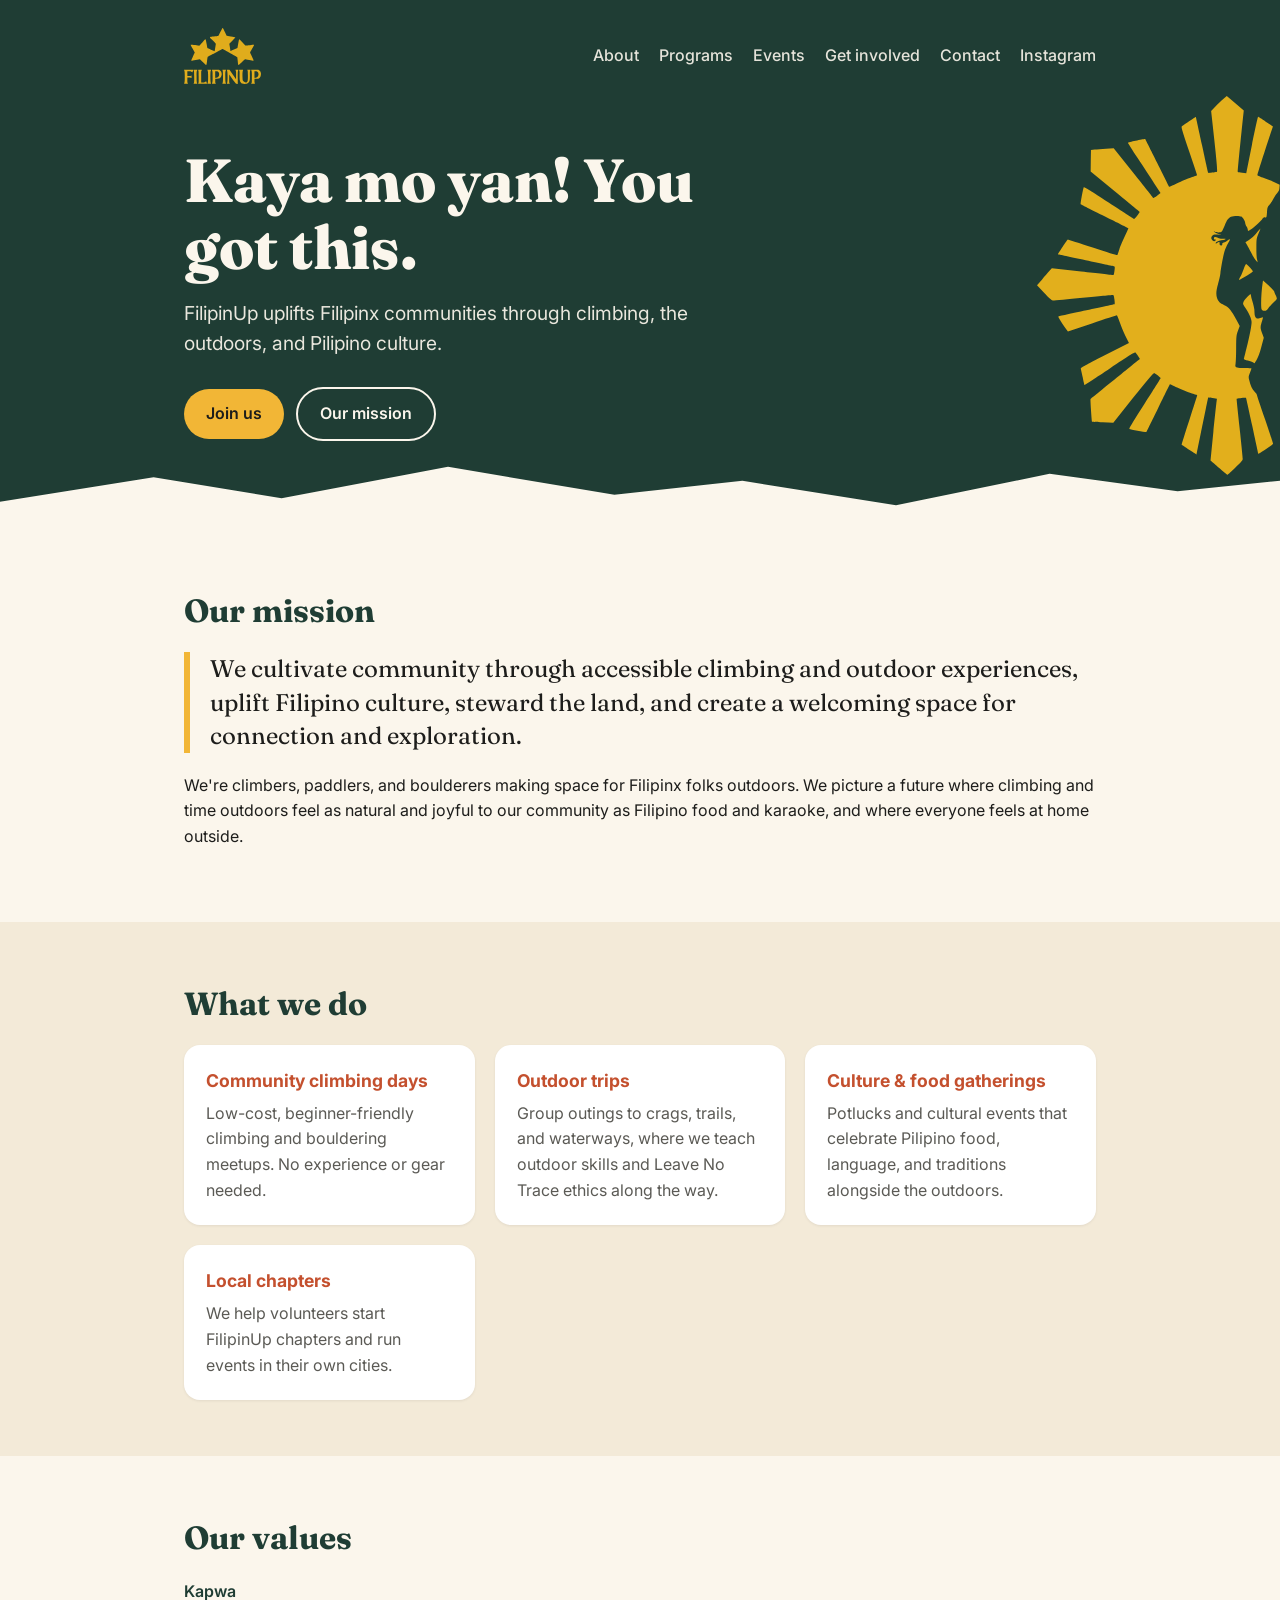
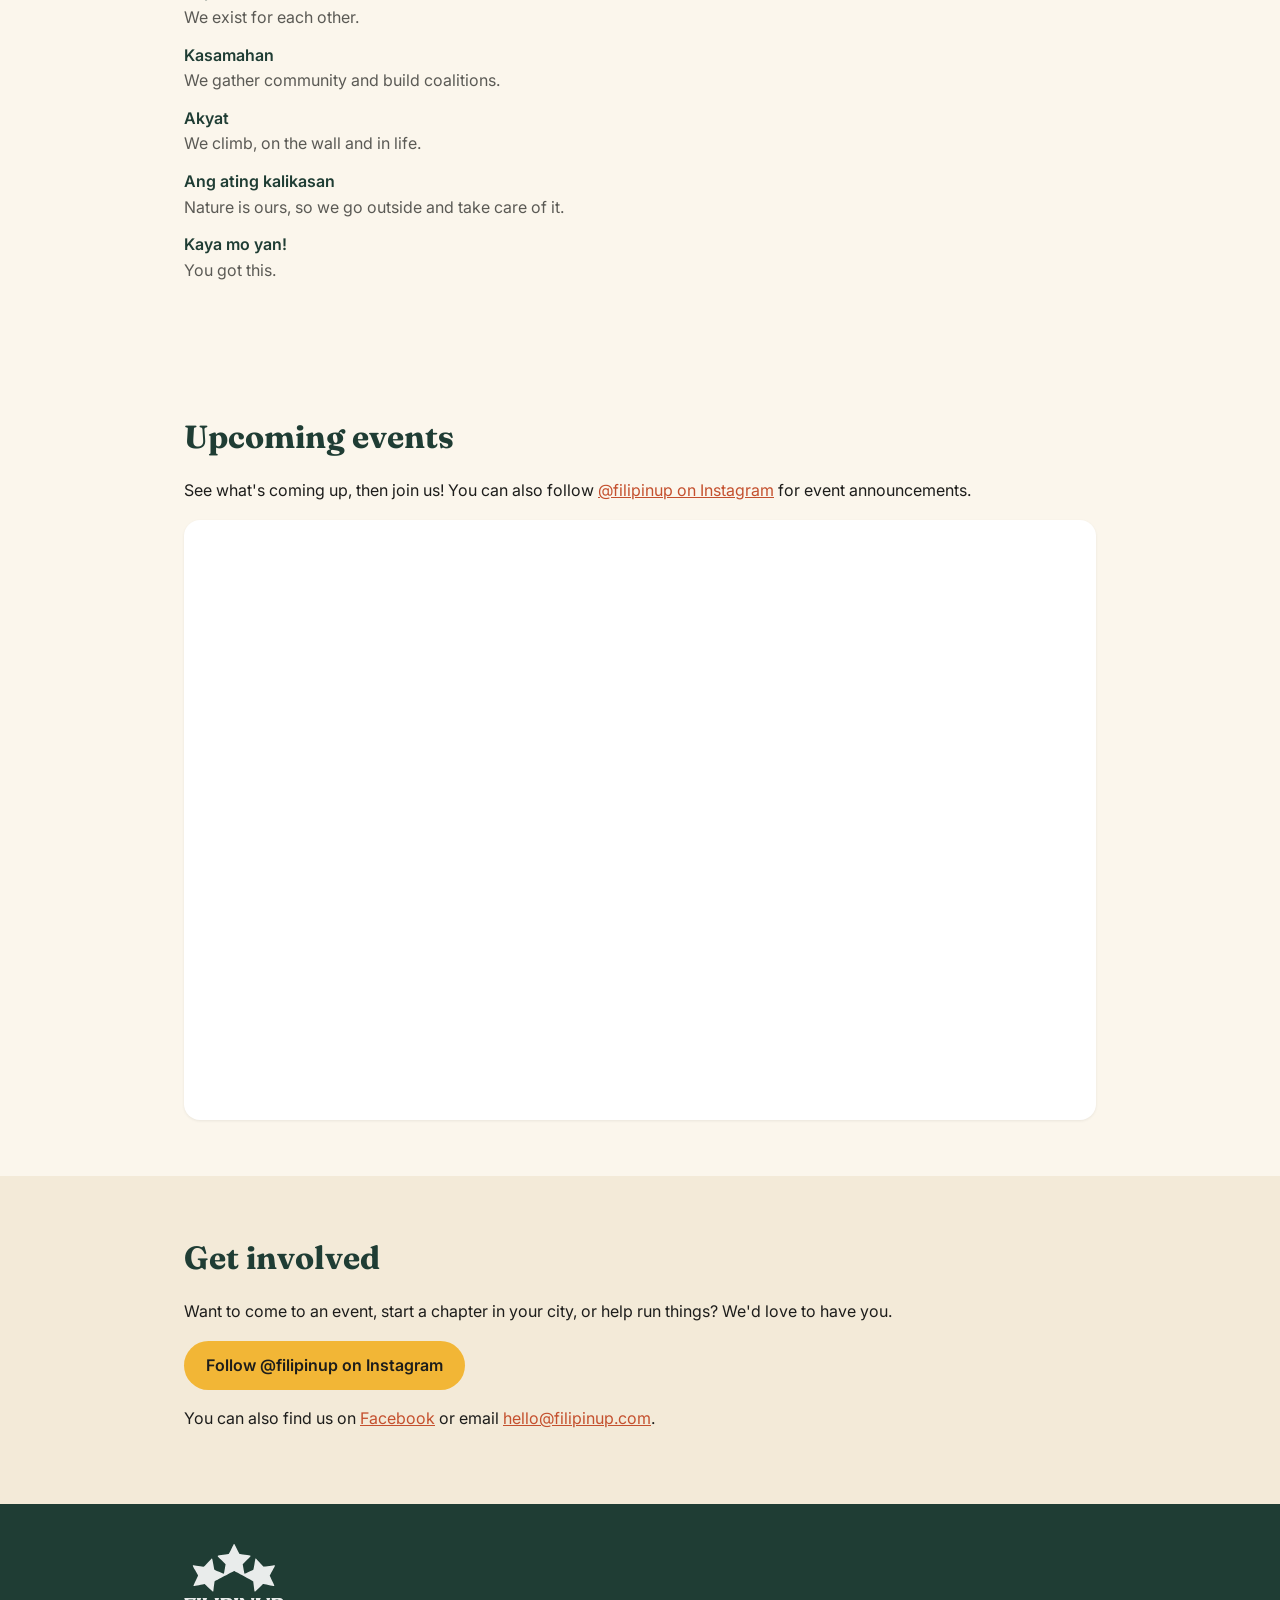
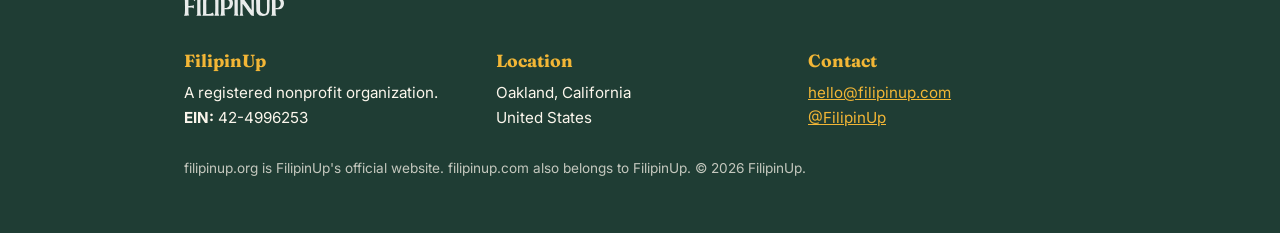
==== index.html @ f9ebf33a "Initial site" ====
<!DOCTYPE html>
<html lang="en">
<head>
<meta charset="utf-8">
<meta name="viewport" content="width=device-width, initial-scale=1">
<title>FilipinUp — Climbing, Outdoors &amp; Pilipino Culture</title>
<meta name="description" content="FilipinUp is a nonprofit cultivating community through accessible climbing and outdoor experiences, uplifting Filipino culture, and stewarding the land.">
<link rel="icon" href="assets/logo-gold.svg" type="image/svg+xml">
<link rel="preconnect" href="https://fonts.googleapis.com">
<link rel="preconnect" href="https://fonts.gstatic.com" crossorigin>
<link href="https://fonts.googleapis.com/css2?family=Fraunces:opsz,wght@9..144,600;9..144,800&family=Inter:wght@400;500;600&display=swap" rel="stylesheet">
<style>
  :root {
    --sun: #f2b636;
    --clay: #c4502e;
    --forest: #1f3d34;
    --cream: #fbf6ec;
    --ink: #1d1d1b;
    --muted: #5b5a55;
  }
  * { box-sizing: border-box; }
  body {
    margin: 0;
    font-family: "Inter", system-ui, sans-serif;
    color: var(--ink);
    background: var(--cream);
    line-height: 1.6;
  }
  a { color: var(--clay); }
  .wrap { max-width: 960px; margin: 0 auto; padding: 0 24px; }

  header.hero {
    background: var(--forest);
    color: var(--cream);
    padding: 28px 0 88px;
    position: relative;
    overflow: hidden;
  }
  header.hero::after {
    /* simple mountain ridge */
    content: "";
    position: absolute; left: 0; right: 0; bottom: -1px; height: 70px;
    background: var(--cream);
    clip-path: polygon(0 100%, 0 60%, 12% 25%, 22% 55%, 35% 10%, 48% 50%, 58% 30%, 70% 65%, 82% 20%, 92% 45%, 100% 30%, 100% 100%);
  }
  nav { display: flex; justify-content: space-between; align-items: center; gap: 16px; flex-wrap: wrap; }
  .logo { display: block; line-height: 0; }
  .logo img { height: 56px; width: auto; }
  .hero-art {
    position: absolute; right: 0; top: 96px; height: calc(100% - 150px);
    width: auto; opacity: .95; pointer-events: none;
  }
  @media (max-width: 1100px) { .hero-art { opacity: .45; } }
  .hero .wrap { position: relative; z-index: 1; }
  @media (max-width: 760px) { .hero-art { height: 60%; opacity: .25; } }
  .footer-logo { height: 72px; width: auto; filter: invert(1); opacity: .9; margin-bottom: 24px; }
  nav ul { list-style: none; display: flex; gap: 20px; margin: 0; padding: 0; flex-wrap: wrap; }
  nav a { color: var(--cream); text-decoration: none; font-weight: 500; opacity: .9; }
  nav a:hover { opacity: 1; text-decoration: underline; }
  .hero h1 {
    font-family: "Fraunces", serif; font-weight: 800;
    font-size: clamp(2.2rem, 6vw, 3.8rem); line-height: 1.1;
    margin: 64px 0 16px; max-width: 14ch;
  }
  .hero p.lead { font-size: 1.2rem; max-width: 46ch; opacity: .92; margin: 0 0 28px; }
  .btn {
    display: inline-block; background: var(--sun); color: var(--ink);
    padding: 12px 22px; border-radius: 999px; font-weight: 600; text-decoration: none;
  }
  .btn.ghost { background: transparent; color: var(--cream); border: 2px solid var(--cream); margin-left: 8px; }

  section { padding: 56px 0; }
  h2 { font-family: "Fraunces", serif; font-size: 2rem; margin: 0 0 16px; color: var(--forest); }
  .mission {
    font-family: "Fraunces", serif; font-size: 1.5rem; line-height: 1.4;
    border-left: 6px solid var(--sun); padding-left: 20px; margin: 0 0 20px;
  }
  .grid { display: grid; grid-template-columns: repeat(auto-fit, minmax(220px, 1fr)); gap: 20px; }
  .card { background: #fff; border-radius: 16px; padding: 22px; box-shadow: 0 1px 3px rgba(0,0,0,.07); }
  .card h3 { margin: 0 0 6px; font-size: 1.1rem; color: var(--clay); }
  .card p { margin: 0; color: var(--muted); }
  .values dt { font-weight: 600; color: var(--forest); }
  .values dd { margin: 0 0 12px; color: var(--muted); }
  .alt { background: #f3ead8; }
  .calendar { position: relative; width: 100%; height: 600px; border-radius: 16px; overflow: hidden; background: #fff; box-shadow: 0 1px 3px rgba(0,0,0,.07); }
  .calendar iframe { position: absolute; inset: 0; width: 100%; height: 100%; border: 0; }
  @media (max-width: 600px) { .calendar { height: 480px; } }

  footer { background: var(--forest); color: var(--cream); padding: 40px 0; font-size: .95rem; }
  footer a { color: var(--sun); }
  .org-details { display: grid; grid-template-columns: repeat(auto-fit, minmax(240px, 1fr)); gap: 24px; }
  .org-details h4 { margin: 0 0 6px; font-family: "Fraunces", serif; font-size: 1.1rem; color: var(--sun); }
  .org-details p { margin: 0; }
  .fine { margin-top: 28px; opacity: .75; font-size: .85rem; }
</style>
</head>
<body>

<header class="hero">
  <img class="hero-art" src="assets/sun-climber.svg" alt="" aria-hidden="true">
  <div class="wrap">
    <nav>
      <a class="logo" href="#"><img src="assets/logo-gold.svg" alt="FilipinUp"></a>
      <ul>
        <li><a href="#about">About</a></li>
        <li><a href="#programs">Programs</a></li>
        <li><a href="#events">Events</a></li>
        <li><a href="#get-involved">Get involved</a></li>
        <li><a href="#contact">Contact</a></li>
        <li><a href="https://instagram.com/filipinup">Instagram</a></li>
      </ul>
    </nav>
    <h1>Kaya mo yan! You got this.</h1>
    <p class="lead">FilipinUp uplifts Filipinx communities through climbing, the outdoors, and Pilipino culture.</p>
    <a class="btn" href="#get-involved">Join us</a>
    <a class="btn ghost" href="#about">Our mission</a>
  </div>
</header>

<main>
  <section id="about">
    <div class="wrap">
      <h2>Our mission</h2>
      <p class="mission">We cultivate community through accessible climbing and outdoor experiences, uplift Filipino culture, steward the land, and create a welcoming space for connection and exploration.</p>
      <p>We're climbers, paddlers, and boulderers making space for Filipinx folks outdoors. We picture a future where climbing and time outdoors feel as natural and joyful to our community as Filipino food and karaoke, and where everyone feels at home outside.</p>
    </div>
  </section>

  <section id="programs" class="alt">
    <div class="wrap">
      <h2>What we do</h2>
      <div class="grid">
        <div class="card">
          <h3>Community climbing days</h3>
          <p>Low-cost, beginner-friendly climbing and bouldering meetups. No experience or gear needed.</p>
        </div>
        <div class="card">
          <h3>Outdoor trips</h3>
          <p>Group outings to crags, trails, and waterways, where we teach outdoor skills and Leave No Trace ethics along the way.</p>
        </div>
        <div class="card">
          <h3>Culture &amp; food gatherings</h3>
          <p>Potlucks and cultural events that celebrate Pilipino food, language, and traditions alongside the outdoors.</p>
        </div>
        <div class="card">
          <h3>Local chapters</h3>
          <p>We help volunteers start FilipinUp chapters and run events in their own cities.</p>
        </div>
      </div>
    </div>
  </section>

  <section id="values">
    <div class="wrap">
      <h2>Our values</h2>
      <dl class="values">
        <dt>Kapwa</dt><dd>We exist for each other.</dd>
        <dt>Kasamahan</dt><dd>We gather community and build coalitions.</dd>
        <dt>Akyat</dt><dd>We climb, on the wall and in life.</dd>
        <dt>Ang ating kalikasan</dt><dd>Nature is ours, so we go outside and take care of it.</dd>
        <dt>Kaya mo yan!</dt><dd>You got this.</dd>
      </dl>
    </div>
  </section>

  <section id="events">
    <div class="wrap">
      <h2>Upcoming events</h2>
      <p>See what's coming up, then join us! You can also follow <a href="https://instagram.com/filipinup">@filipinup on Instagram</a> for event announcements.</p>
      <div class="calendar">
        <iframe src="https://calendar.google.com/calendar/embed?src=bea7bd43e366b3ca86edc0972032836f7ee59aa400a32a06474ba0673a5104a5%40group.calendar.google.com&amp;ctz=America%2FLos_Angeles" title="FilipinUp events calendar" loading="lazy"></iframe>
      </div>
    </div>
  </section>

  <section id="get-involved" class="alt">
    <div class="wrap">
      <h2>Get involved</h2>
      <p>Want to come to an event, start a chapter in your city, or help run things? We'd love to have you.</p>
      <p>
        <a class="btn" href="https://instagram.com/filipinup">Follow @filipinup on Instagram</a>
      </p>
      <p>You can also find us on <a href="https://www.facebook.com/FilipinUp/">Facebook</a> or email <a href="mailto:hello@filipinup.com">hello@filipinup.com</a>.</p>
    </div>
  </section>
</main>

<footer id="contact">
  <div class="wrap">
    <img class="footer-logo" src="assets/logo-black.svg" alt="FilipinUp">
    <div class="org-details">
      <div>
        <h4>FilipinUp</h4>
        <p>A registered nonprofit organization.<br>
        <strong>EIN:</strong> 42-4996253</p>
      </div>
      <div>
        <h4>Location</h4>
        <p>Oakland, California<br>United States</p>
      </div>
      <div>
        <h4>Contact</h4>
        <p><a href="mailto:hello@filipinup.com">hello@filipinup.com</a><br>
        <a href="https://instagram.com/filipinup">@FilipinUp</a></p>
      </div>
    </div>
    <p class="fine">filipinup.org is FilipinUp's official website. filipinup.com also belongs to FilipinUp. &copy; <span id="yr">2026</span> FilipinUp.</p>
  </div>
</footer>
<script>try{document.getElementById('yr').textContent=new Date().getFullYear()}catch(e){}</script>
</body>
</html>
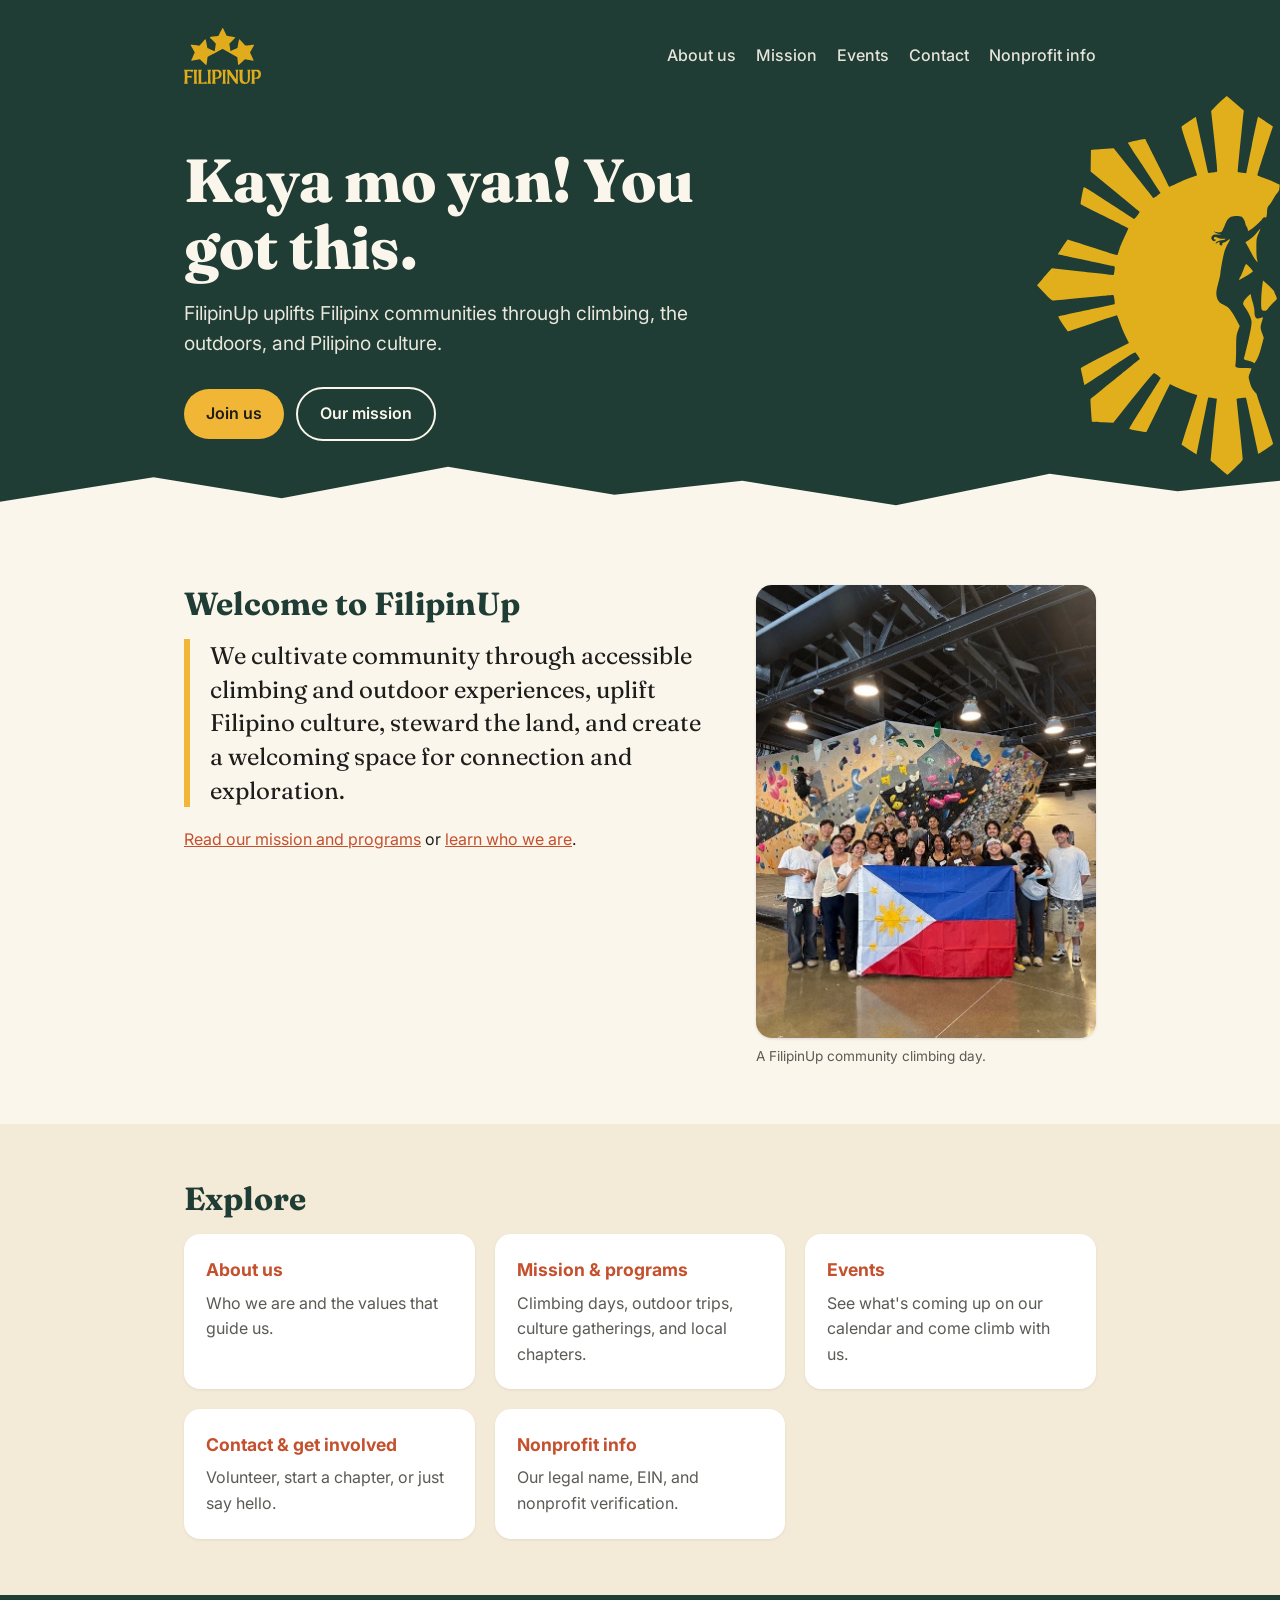
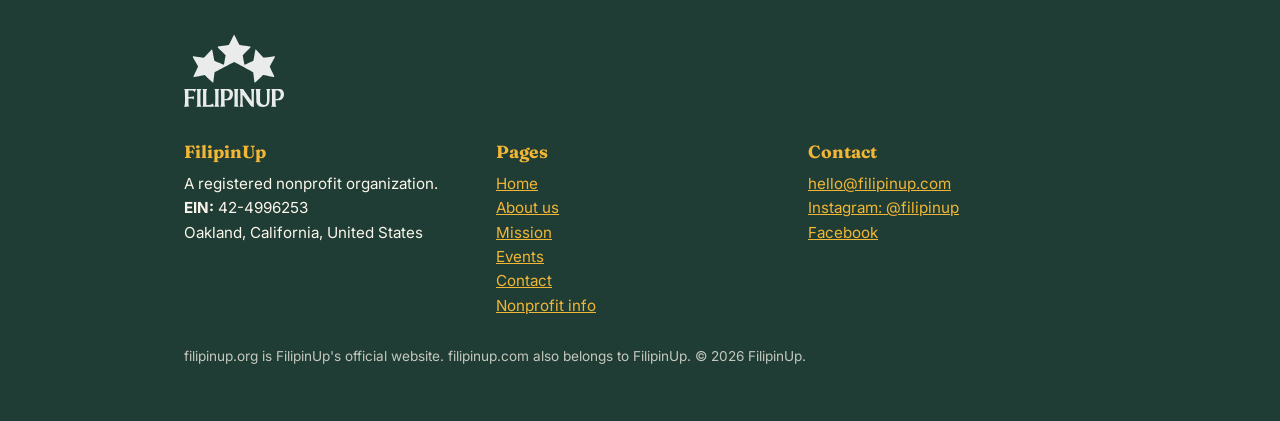
==== commit a024c8df: "Split site into separate pages and add photos Adds About us, Mission, Events, Contact and Nonprofit " ====
--- a/index.html
+++ b/index.html
@@ -9,90 +9,7 @@
 <link rel="preconnect" href="https://fonts.googleapis.com">
 <link rel="preconnect" href="https://fonts.gstatic.com" crossorigin>
 <link href="https://fonts.googleapis.com/css2?family=Fraunces:opsz,wght@9..144,600;9..144,800&family=Inter:wght@400;500;600&display=swap" rel="stylesheet">
-<style>
-  :root {
-    --sun: #f2b636;
-    --clay: #c4502e;
-    --forest: #1f3d34;
-    --cream: #fbf6ec;
-    --ink: #1d1d1b;
-    --muted: #5b5a55;
-  }
-  * { box-sizing: border-box; }
-  body {
-    margin: 0;
-    font-family: "Inter", system-ui, sans-serif;
-    color: var(--ink);
-    background: var(--cream);
-    line-height: 1.6;
-  }
-  a { color: var(--clay); }
-  .wrap { max-width: 960px; margin: 0 auto; padding: 0 24px; }
-
-  header.hero {
-    background: var(--forest);
-    color: var(--cream);
-    padding: 28px 0 88px;
-    position: relative;
-    overflow: hidden;
-  }
-  header.hero::after {
-    /* simple mountain ridge */
-    content: "";
-    position: absolute; left: 0; right: 0; bottom: -1px; height: 70px;
-    background: var(--cream);
-    clip-path: polygon(0 100%, 0 60%, 12% 25%, 22% 55%, 35% 10%, 48% 50%, 58% 30%, 70% 65%, 82% 20%, 92% 45%, 100% 30%, 100% 100%);
-  }
-  nav { display: flex; justify-content: space-between; align-items: center; gap: 16px; flex-wrap: wrap; }
-  .logo { display: block; line-height: 0; }
-  .logo img { height: 56px; width: auto; }
-  .hero-art {
-    position: absolute; right: 0; top: 96px; height: calc(100% - 150px);
-    width: auto; opacity: .95; pointer-events: none;
-  }
-  @media (max-width: 1100px) { .hero-art { opacity: .45; } }
-  .hero .wrap { position: relative; z-index: 1; }
-  @media (max-width: 760px) { .hero-art { height: 60%; opacity: .25; } }
-  .footer-logo { height: 72px; width: auto; filter: invert(1); opacity: .9; margin-bottom: 24px; }
-  nav ul { list-style: none; display: flex; gap: 20px; margin: 0; padding: 0; flex-wrap: wrap; }
-  nav a { color: var(--cream); text-decoration: none; font-weight: 500; opacity: .9; }
-  nav a:hover { opacity: 1; text-decoration: underline; }
-  .hero h1 {
-    font-family: "Fraunces", serif; font-weight: 800;
-    font-size: clamp(2.2rem, 6vw, 3.8rem); line-height: 1.1;
-    margin: 64px 0 16px; max-width: 14ch;
-  }
-  .hero p.lead { font-size: 1.2rem; max-width: 46ch; opacity: .92; margin: 0 0 28px; }
-  .btn {
-    display: inline-block; background: var(--sun); color: var(--ink);
-    padding: 12px 22px; border-radius: 999px; font-weight: 600; text-decoration: none;
-  }
-  .btn.ghost { background: transparent; color: var(--cream); border: 2px solid var(--cream); margin-left: 8px; }
-
-  section { padding: 56px 0; }
-  h2 { font-family: "Fraunces", serif; font-size: 2rem; margin: 0 0 16px; color: var(--forest); }
-  .mission {
-    font-family: "Fraunces", serif; font-size: 1.5rem; line-height: 1.4;
-    border-left: 6px solid var(--sun); padding-left: 20px; margin: 0 0 20px;
-  }
-  .grid { display: grid; grid-template-columns: repeat(auto-fit, minmax(220px, 1fr)); gap: 20px; }
-  .card { background: #fff; border-radius: 16px; padding: 22px; box-shadow: 0 1px 3px rgba(0,0,0,.07); }
-  .card h3 { margin: 0 0 6px; font-size: 1.1rem; color: var(--clay); }
-  .card p { margin: 0; color: var(--muted); }
-  .values dt { font-weight: 600; color: var(--forest); }
-  .values dd { margin: 0 0 12px; color: var(--muted); }
-  .alt { background: #f3ead8; }
-  .calendar { position: relative; width: 100%; height: 600px; border-radius: 16px; overflow: hidden; background: #fff; box-shadow: 0 1px 3px rgba(0,0,0,.07); }
-  .calendar iframe { position: absolute; inset: 0; width: 100%; height: 100%; border: 0; }
-  @media (max-width: 600px) { .calendar { height: 480px; } }
-
-  footer { background: var(--forest); color: var(--cream); padding: 40px 0; font-size: .95rem; }
-  footer a { color: var(--sun); }
-  .org-details { display: grid; grid-template-columns: repeat(auto-fit, minmax(240px, 1fr)); gap: 24px; }
-  .org-details h4 { margin: 0 0 6px; font-family: "Fraunces", serif; font-size: 1.1rem; color: var(--sun); }
-  .org-details p { margin: 0; }
-  .fine { margin-top: 28px; opacity: .75; font-size: .85rem; }
-</style>
+<link rel="stylesheet" href="assets/site.css">
 </head>
 <body>
 
@@ -100,108 +17,92 @@
   <img class="hero-art" src="assets/sun-climber.svg" alt="" aria-hidden="true">
   <div class="wrap">
     <nav>
-      <a class="logo" href="#"><img src="assets/logo-gold.svg" alt="FilipinUp"></a>
+      <a class="logo" href="index.html"><img src="assets/logo-gold.svg" alt="FilipinUp home"></a>
       <ul>
-        <li><a href="#about">About</a></li>
-        <li><a href="#programs">Programs</a></li>
-        <li><a href="#events">Events</a></li>
-        <li><a href="#get-involved">Get involved</a></li>
-        <li><a href="#contact">Contact</a></li>
-        <li><a href="https://instagram.com/filipinup">Instagram</a></li>
+        <li><a href="about.html">About us</a></li>
+        <li><a href="mission.html">Mission</a></li>
+        <li><a href="events.html">Events</a></li>
+        <li><a href="contact.html">Contact</a></li>
+        <li><a href="nonprofit.html">Nonprofit info</a></li>
       </ul>
     </nav>
     <h1>Kaya mo yan! You got this.</h1>
     <p class="lead">FilipinUp uplifts Filipinx communities through climbing, the outdoors, and Pilipino culture.</p>
-    <a class="btn" href="#get-involved">Join us</a>
-    <a class="btn ghost" href="#about">Our mission</a>
+    <a class="btn" href="contact.html#get-involved">Join us</a>
+    <a class="btn ghost" href="mission.html">Our mission</a>
   </div>
 </header>
 
 <main>
-  <section id="about">
-    <div class="wrap">
-      <h2>Our mission</h2>
-      <p class="mission">We cultivate community through accessible climbing and outdoor experiences, uplift Filipino culture, steward the land, and create a welcoming space for connection and exploration.</p>
-      <p>We're climbers, paddlers, and boulderers making space for Filipinx folks outdoors. We picture a future where climbing and time outdoors feel as natural and joyful to our community as Filipino food and karaoke, and where everyone feels at home outside.</p>
+  <section>
+    <div class="wrap split">
+      <div>
+        <h2>Welcome to FilipinUp</h2>
+        <p class="mission">We cultivate community through accessible climbing and outdoor experiences, uplift Filipino culture, steward the land, and create a welcoming space for connection and exploration.</p>
+        <p><a href="mission.html">Read our mission and programs</a> or <a href="about.html">learn who we are</a>.</p>
+      </div>
+      <figure class="photo">
+        <img src="assets/photos/group-climb.webp" width="683" height="911" alt="A group of FilipinUp climbers smiling in front of a bouldering wall, holding a Philippine flag">
+        <figcaption>A FilipinUp community climbing day.</figcaption>
+      </figure>
     </div>
   </section>
 
-  <section id="programs" class="alt">
+  <section class="alt">
     <div class="wrap">
-      <h2>What we do</h2>
+      <h2>Explore</h2>
       <div class="grid">
-        <div class="card">
-          <h3>Community climbing days</h3>
-          <p>Low-cost, beginner-friendly climbing and bouldering meetups. No experience or gear needed.</p>
-        </div>
-        <div class="card">
-          <h3>Outdoor trips</h3>
-          <p>Group outings to crags, trails, and waterways, where we teach outdoor skills and Leave No Trace ethics along the way.</p>
-        </div>
-        <div class="card">
-          <h3>Culture &amp; food gatherings</h3>
-          <p>Potlucks and cultural events that celebrate Pilipino food, language, and traditions alongside the outdoors.</p>
-        </div>
-        <div class="card">
-          <h3>Local chapters</h3>
-          <p>We help volunteers start FilipinUp chapters and run events in their own cities.</p>
-        </div>
+        <a class="card" href="about.html">
+          <h3>About us</h3>
+          <p>Who we are and the values that guide us.</p>
+        </a>
+        <a class="card" href="mission.html">
+          <h3>Mission &amp; programs</h3>
+          <p>Climbing days, outdoor trips, culture gatherings, and local chapters.</p>
+        </a>
+        <a class="card" href="events.html">
+          <h3>Events</h3>
+          <p>See what's coming up on our calendar and come climb with us.</p>
+        </a>
+        <a class="card" href="contact.html">
+          <h3>Contact &amp; get involved</h3>
+          <p>Volunteer, start a chapter, or just say hello.</p>
+        </a>
+        <a class="card" href="nonprofit.html">
+          <h3>Nonprofit info</h3>
+          <p>Our legal name, EIN, and nonprofit verification.</p>
+        </a>
       </div>
-    </div>
-  </section>
-
-  <section id="values">
-    <div class="wrap">
-      <h2>Our values</h2>
-      <dl class="values">
-        <dt>Kapwa</dt><dd>We exist for each other.</dd>
-        <dt>Kasamahan</dt><dd>We gather community and build coalitions.</dd>
-        <dt>Akyat</dt><dd>We climb, on the wall and in life.</dd>
-        <dt>Ang ating kalikasan</dt><dd>Nature is ours, so we go outside and take care of it.</dd>
-        <dt>Kaya mo yan!</dt><dd>You got this.</dd>
-      </dl>
-    </div>
-  </section>
-
-  <section id="events">
-    <div class="wrap">
-      <h2>Upcoming events</h2>
-      <p>See what's coming up, then join us! You can also follow <a href="https://instagram.com/filipinup">@filipinup on Instagram</a> for event announcements.</p>
-      <div class="calendar">
-        <iframe src="https://calendar.google.com/calendar/embed?src=bea7bd43e366b3ca86edc0972032836f7ee59aa400a32a06474ba0673a5104a5%40group.calendar.google.com&amp;ctz=America%2FLos_Angeles" title="FilipinUp events calendar" loading="lazy"></iframe>
-      </div>
-    </div>
-  </section>
-
-  <section id="get-involved" class="alt">
-    <div class="wrap">
-      <h2>Get involved</h2>
-      <p>Want to come to an event, start a chapter in your city, or help run things? We'd love to have you.</p>
-      <p>
-        <a class="btn" href="https://instagram.com/filipinup">Follow @filipinup on Instagram</a>
-      </p>
-      <p>You can also find us on <a href="https://www.facebook.com/FilipinUp/">Facebook</a> or email <a href="mailto:hello@filipinup.com">hello@filipinup.com</a>.</p>
     </div>
   </section>
 </main>
 
-<footer id="contact">
+<footer>
   <div class="wrap">
     <img class="footer-logo" src="assets/logo-black.svg" alt="FilipinUp">
     <div class="org-details">
       <div>
         <h4>FilipinUp</h4>
         <p>A registered nonprofit organization.<br>
-        <strong>EIN:</strong> 42-4996253</p>
+        <strong>EIN:</strong> 42-4996253<br>
+        Oakland, California, United States</p>
       </div>
       <div>
-        <h4>Location</h4>
-        <p>Oakland, California<br>United States</p>
+        <h4>Pages</h4>
+        <ul>
+          <li><a href="index.html">Home</a></li>
+          <li><a href="about.html">About us</a></li>
+          <li><a href="mission.html">Mission</a></li>
+          <li><a href="events.html">Events</a></li>
+          <li><a href="contact.html">Contact</a></li>
+          <li><a href="nonprofit.html">Nonprofit info</a></li>
+        </ul>
       </div>
       <div>
         <h4>Contact</h4>
         <p><a href="mailto:hello@filipinup.com">hello@filipinup.com</a><br>
-        <a href="https://instagram.com/filipinup">@FilipinUp</a></p>
+        <a href="https://instagram.com/filipinup">Instagram: @filipinup</a><br>
+        <a href="https://www.facebook.com/FilipinUp/">Facebook</a></p>
       </div>
     </div>
     <p class="fine">filipinup.org is FilipinUp's official website. filipinup.com also belongs to FilipinUp. &copy; <span id="yr">2026</span> FilipinUp.</p>
--- a/assets/site.css
+++ b/assets/site.css
@@ -0,0 +1,111 @@
+:root {
+  --sun: #f2b636;
+  --clay: #c4502e;
+  --forest: #1f3d34;
+  --cream: #fbf6ec;
+  --ink: #1d1d1b;
+  --muted: #5b5a55;
+}
+* { box-sizing: border-box; }
+body {
+  margin: 0;
+  font-family: "Inter", system-ui, sans-serif;
+  color: var(--ink);
+  background: var(--cream);
+  line-height: 1.6;
+}
+a { color: var(--clay); }
+.wrap { max-width: 960px; margin: 0 auto; padding: 0 24px; }
+@media (max-width: 480px) { .wrap { padding: 0 16px; } }
+
+/* Header (shared by every page) */
+header.hero {
+  background: var(--forest);
+  color: var(--cream);
+  padding: 28px 0 88px;
+  position: relative;
+  overflow: hidden;
+}
+header.hero::after {
+  /* simple mountain ridge */
+  content: "";
+  position: absolute; left: 0; right: 0; bottom: -1px; height: 70px;
+  background: var(--cream);
+  clip-path: polygon(0 100%, 0 60%, 12% 25%, 22% 55%, 35% 10%, 48% 50%, 58% 30%, 70% 65%, 82% 20%, 92% 45%, 100% 30%, 100% 100%);
+}
+header.hero.page { padding-bottom: 76px; }
+header.hero.page::after { height: 50px; }
+nav { display: flex; justify-content: space-between; align-items: center; gap: 16px; flex-wrap: wrap; }
+.logo { display: block; line-height: 0; }
+.logo img { height: 56px; width: auto; }
+.hero-art {
+  position: absolute; right: 0; top: 96px; height: calc(100% - 150px);
+  width: auto; opacity: .95; pointer-events: none;
+}
+@media (max-width: 1100px) { .hero-art { opacity: .45; } }
+.hero .wrap { position: relative; z-index: 1; }
+@media (max-width: 760px) { .hero-art { height: 60%; opacity: .25; } }
+nav ul { list-style: none; display: flex; gap: 6px 20px; margin: 0; padding: 0; flex-wrap: wrap; }
+nav a { color: var(--cream); text-decoration: none; font-weight: 500; opacity: .9; }
+nav a:hover { opacity: 1; text-decoration: underline; }
+nav a[aria-current="page"] { opacity: 1; color: var(--sun); }
+.hero h1 {
+  font-family: "Fraunces", serif; font-weight: 800;
+  font-size: clamp(2.2rem, 6vw, 3.8rem); line-height: 1.1;
+  margin: 64px 0 16px; max-width: 14ch;
+}
+.hero.page h1 { font-size: clamp(2rem, 5vw, 3rem); margin: 48px 0 10px; max-width: none; }
+.hero p.lead { font-size: 1.2rem; max-width: 46ch; opacity: .92; margin: 0 0 28px; }
+.hero.page p.lead { margin-bottom: 0; }
+.btn {
+  display: inline-block; background: var(--sun); color: var(--ink);
+  padding: 12px 22px; border-radius: 999px; font-weight: 600; text-decoration: none;
+}
+.btn.ghost { background: transparent; color: var(--cream); border: 2px solid var(--cream); margin-left: 8px; }
+.btn.outline { background: transparent; color: var(--forest); border: 2px solid var(--forest); }
+
+/* Content */
+section { padding: 56px 0; }
+h2 { font-family: "Fraunces", serif; font-size: 2rem; margin: 0 0 16px; color: var(--forest); line-height: 1.2; }
+.mission {
+  font-family: "Fraunces", serif; font-size: 1.5rem; line-height: 1.4;
+  border-left: 6px solid var(--sun); padding-left: 20px; margin: 0 0 20px;
+}
+.prose { max-width: 68ch; }
+.wrap.prose { max-width: 960px; }
+.wrap.prose > * { max-width: 68ch; }
+.split { display: grid; grid-template-columns: 1fr 340px; gap: 40px; align-items: start; }
+.split .photo { margin: 0; }
+.split .photo img { display: block; width: 100%; height: auto; border-radius: 16px; box-shadow: 0 1px 3px rgba(0,0,0,.12); }
+.split .photo figcaption { margin-top: 8px; font-size: .85rem; color: var(--muted); }
+@media (max-width: 760px) { .split { grid-template-columns: 1fr; gap: 24px; } .split .photo { max-width: 420px; } }
+.grid { display: grid; grid-template-columns: repeat(auto-fit, minmax(220px, 1fr)); gap: 20px; }
+.card { background: #fff; border-radius: 16px; padding: 22px; box-shadow: 0 1px 3px rgba(0,0,0,.07); }
+.card h3 { margin: 0 0 6px; font-size: 1.1rem; color: var(--clay); }
+.card p { margin: 0; color: var(--muted); }
+.card p + p { margin-top: 8px; }
+a.card { text-decoration: none; color: inherit; display: block; }
+a.card:hover h3 { text-decoration: underline; }
+.values dt { font-weight: 600; color: var(--forest); }
+.values dd { margin: 0 0 12px; color: var(--muted); }
+.alt { background: #f3ead8; }
+.calendar { position: relative; width: 100%; height: 600px; border-radius: 16px; overflow: hidden; background: #fff; box-shadow: 0 1px 3px rgba(0,0,0,.07); }
+.calendar iframe { position: absolute; inset: 0; width: 100%; height: 100%; border: 0; }
+@media (max-width: 600px) { .calendar { height: 480px; } }
+.facts { display: grid; grid-template-columns: max-content 1fr; gap: 8px 24px; margin: 0; }
+.facts dt { font-weight: 600; color: var(--forest); }
+.facts dd { margin: 0; }
+@media (max-width: 520px) { .facts { grid-template-columns: 1fr; gap: 2px; } .facts dd { margin-bottom: 10px; } }
+.doc-list { list-style: none; padding: 0; margin: 0; display: grid; gap: 12px; }
+.doc-list li { background: #fff; border-radius: 12px; padding: 16px 20px; box-shadow: 0 1px 3px rgba(0,0,0,.07); display: flex; justify-content: space-between; align-items: center; gap: 12px; flex-wrap: wrap; }
+.doc-list .meta { color: var(--muted); font-size: .9rem; }
+
+/* Footer (shared by every page) */
+footer { background: var(--forest); color: var(--cream); padding: 40px 0; font-size: .95rem; }
+footer a { color: var(--sun); }
+.footer-logo { height: 72px; width: auto; filter: invert(1); opacity: .9; margin-bottom: 24px; }
+.org-details { display: grid; grid-template-columns: repeat(auto-fit, minmax(200px, 1fr)); gap: 24px; }
+.org-details h4 { margin: 0 0 6px; font-family: "Fraunces", serif; font-size: 1.1rem; color: var(--sun); }
+.org-details p { margin: 0; }
+.org-details ul { list-style: none; margin: 0; padding: 0; }
+.fine { margin-top: 28px; opacity: .75; font-size: .85rem; }
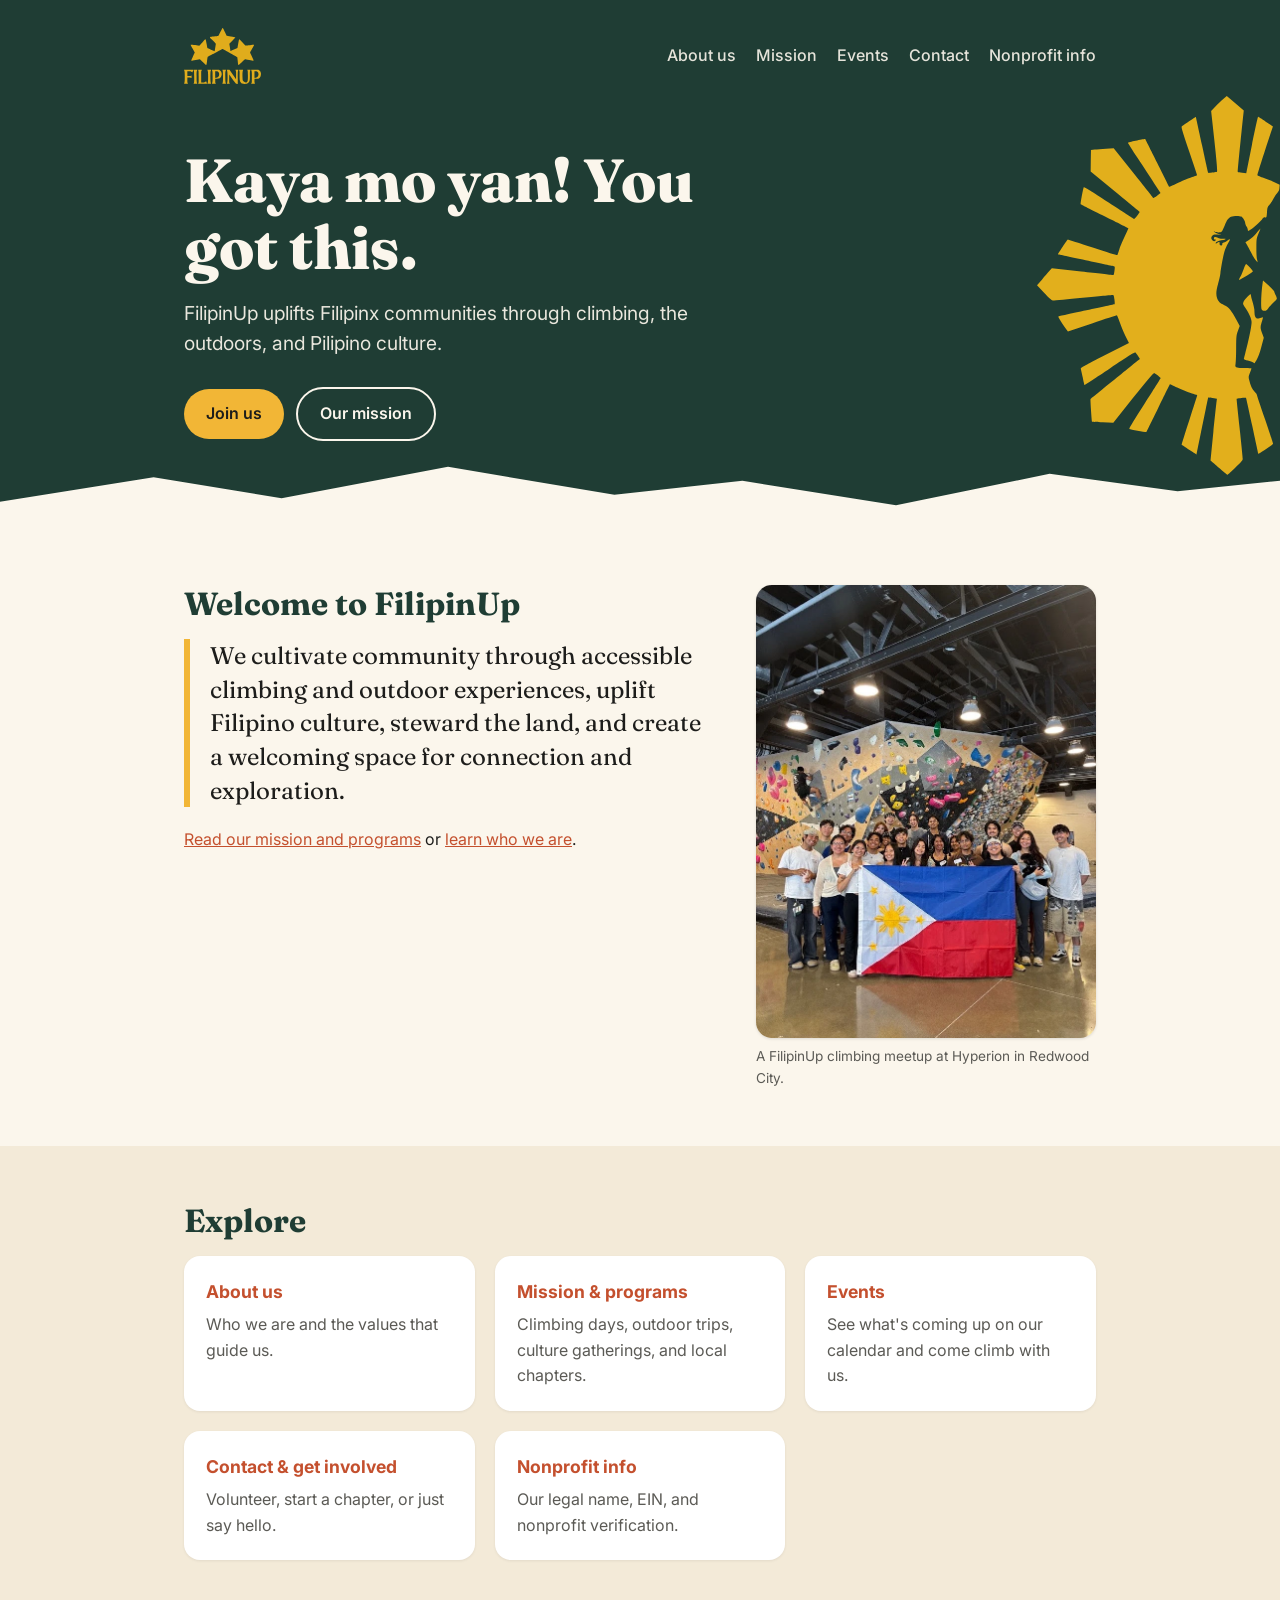
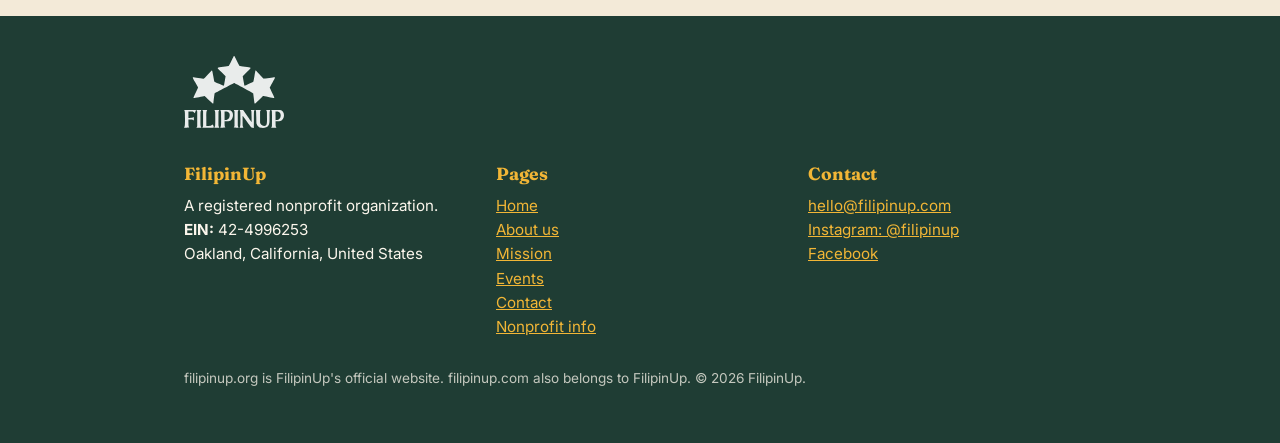
==== commit c2b82539: "Update photo captions with event locations Co-Authored-By: Claude Opus 5.5 <noreply@anthropic.com>" ====
--- a/index.html
+++ b/index.html
@@ -42,8 +42,8 @@
         <p><a href="mission.html">Read our mission and programs</a> or <a href="about.html">learn who we are</a>.</p>
       </div>
       <figure class="photo">
-        <img src="assets/photos/group-climb.webp" width="683" height="911" alt="A group of FilipinUp climbers smiling in front of a bouldering wall, holding a Philippine flag">
-        <figcaption>A FilipinUp community climbing day.</figcaption>
+        <img src="assets/photos/group-climb.webp" width="683" height="911" alt="A group of FilipinUp climbers smiling in front of a bouldering wall at Hyperion in Redwood City, holding a Philippine flag">
+        <figcaption>A FilipinUp climbing meetup at Hyperion in Redwood City.</figcaption>
       </figure>
     </div>
   </section>
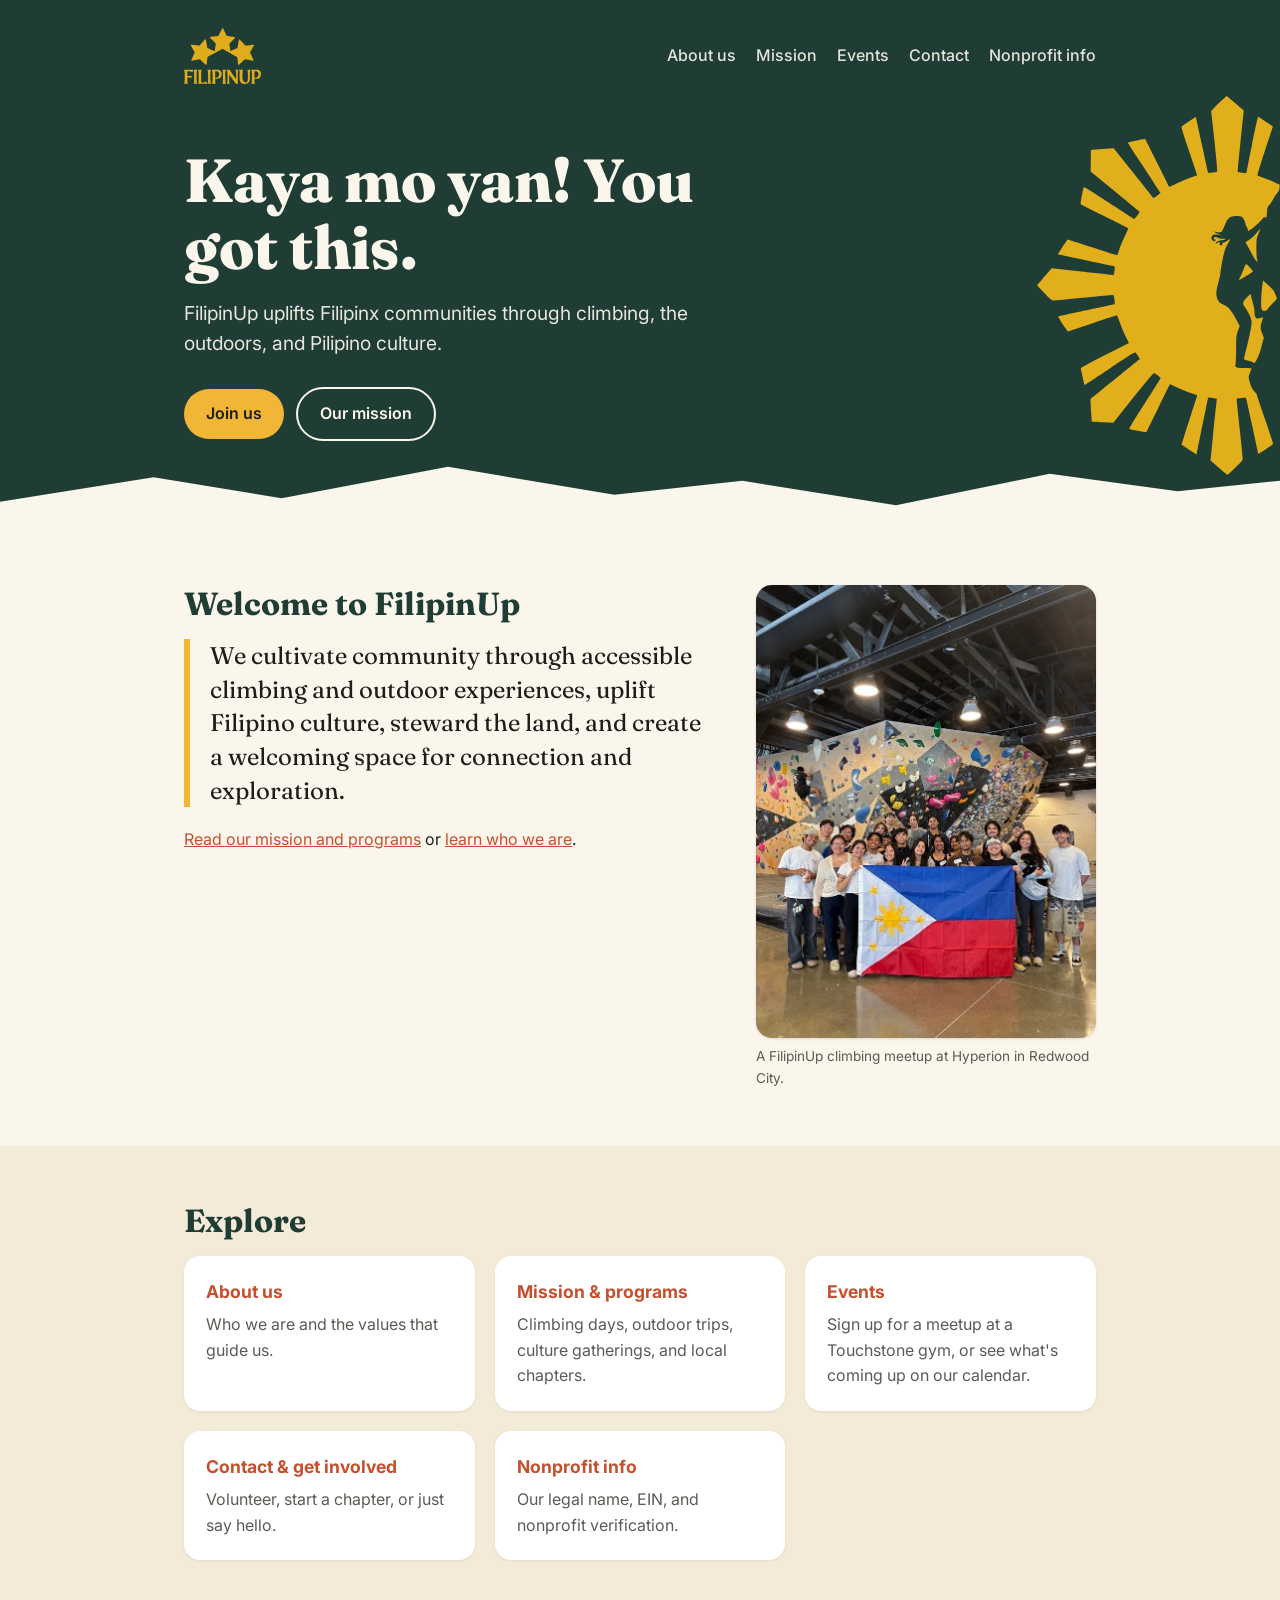
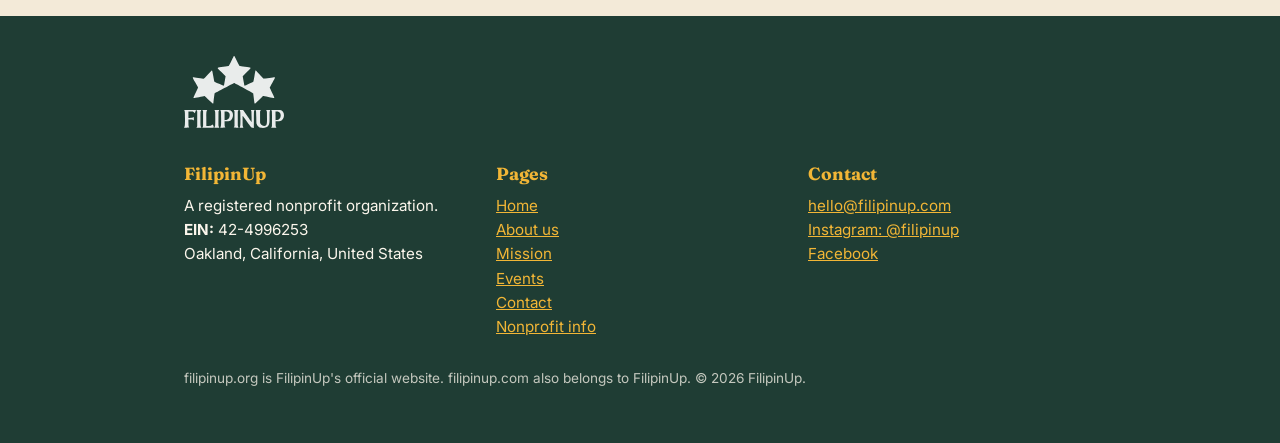
==== commit ef86d20d: "Add Touchstone meetup sign-up links to Events page Co-Authored-By: Claude Opus 5.5 <noreply@anthropi" ====
--- a/index.html
+++ b/index.html
@@ -62,7 +62,7 @@
         </a>
         <a class="card" href="events.html">
           <h3>Events</h3>
-          <p>See what's coming up on our calendar and come climb with us.</p>
+          <p>Sign up for a meetup at a Touchstone gym, or see what's coming up on our calendar.</p>
         </a>
         <a class="card" href="contact.html">
           <h3>Contact &amp; get involved</h3>
--- a/assets/site.css
+++ b/assets/site.css
@@ -96,6 +96,11 @@
 .facts dt { font-weight: 600; color: var(--forest); }
 .facts dd { margin: 0; }
 @media (max-width: 520px) { .facts { grid-template-columns: 1fr; gap: 2px; } .facts dd { margin-bottom: 10px; } }
+.gym-list { list-style: none; margin: 8px 0 0; padding: 0; }
+.gym-list li { display: flex; justify-content: space-between; gap: 12px; padding: 7px 0; border-top: 1px solid #eee5d3; }
+.gym-list li:first-child { border-top: 0; }
+.gym-list a { font-weight: 600; }
+.gym-list .meta { color: var(--muted); font-size: .9rem; white-space: nowrap; }
 .doc-list { list-style: none; padding: 0; margin: 0; display: grid; gap: 12px; }
 .doc-list li { background: #fff; border-radius: 12px; padding: 16px 20px; box-shadow: 0 1px 3px rgba(0,0,0,.07); display: flex; justify-content: space-between; align-items: center; gap: 12px; flex-wrap: wrap; }
 .doc-list .meta { color: var(--muted); font-size: .9rem; }
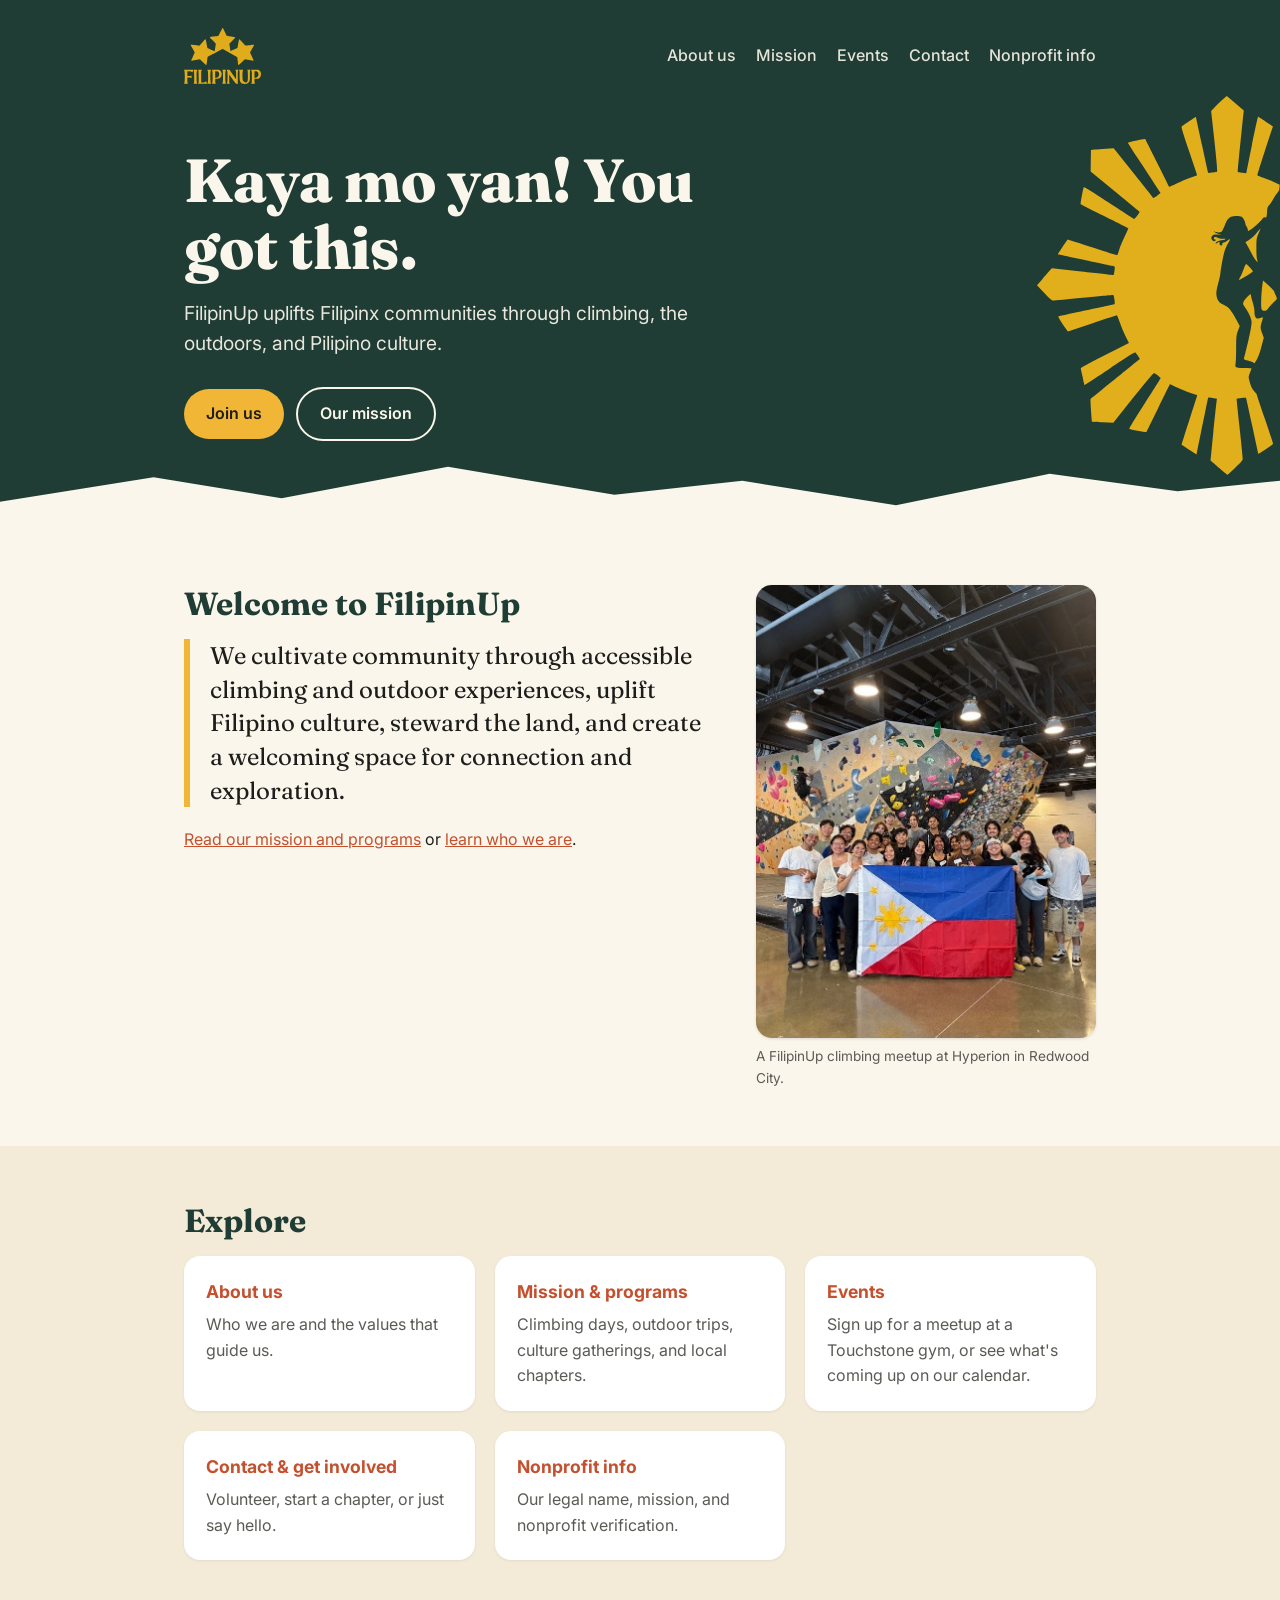
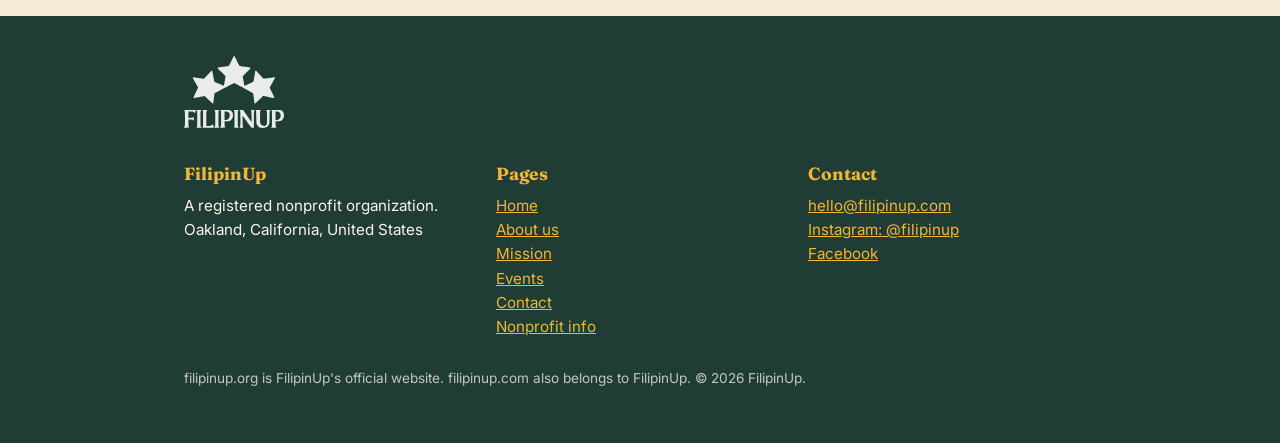
==== commit 3e3680bd: "Remove EIN from the site Co-Authored-By: Claude Opus 5.5 <noreply@anthropic.com>" ====
--- a/index.html
+++ b/index.html
@@ -70,7 +70,7 @@
         </a>
         <a class="card" href="nonprofit.html">
           <h3>Nonprofit info</h3>
-          <p>Our legal name, EIN, and nonprofit verification.</p>
+          <p>Our legal name, mission, and nonprofit verification.</p>
         </a>
       </div>
     </div>
@@ -84,7 +84,6 @@
       <div>
         <h4>FilipinUp</h4>
         <p>A registered nonprofit organization.<br>
-        <strong>EIN:</strong> 42-4996253<br>
         Oakland, California, United States</p>
       </div>
       <div>
--- a/assets/site.css
+++ b/assets/site.css
@@ -97,7 +97,9 @@
 .facts dd { margin: 0; }
 @media (max-width: 520px) { .facts { grid-template-columns: 1fr; gap: 2px; } .facts dd { margin-bottom: 10px; } }
 .gym-list { list-style: none; margin: 8px 0 0; padding: 0; }
-.gym-list li { display: flex; justify-content: space-between; gap: 12px; padding: 7px 0; border-top: 1px solid #eee5d3; }
+.gym-list li { display: flex; justify-content: space-between; align-items: center; gap: 12px; padding: 7px 0; border-top: 1px solid #eee5d3; }
+.gym-list li > a { display: inline-flex; align-items: center; gap: 10px; }
+.gym-icon { width: 28px; height: 28px; border-radius: 6px; flex: none; object-fit: contain; }
 .gym-list li:first-child { border-top: 0; }
 .gym-list a { font-weight: 600; }
 .gym-list .meta { color: var(--muted); font-size: .9rem; white-space: nowrap; }
